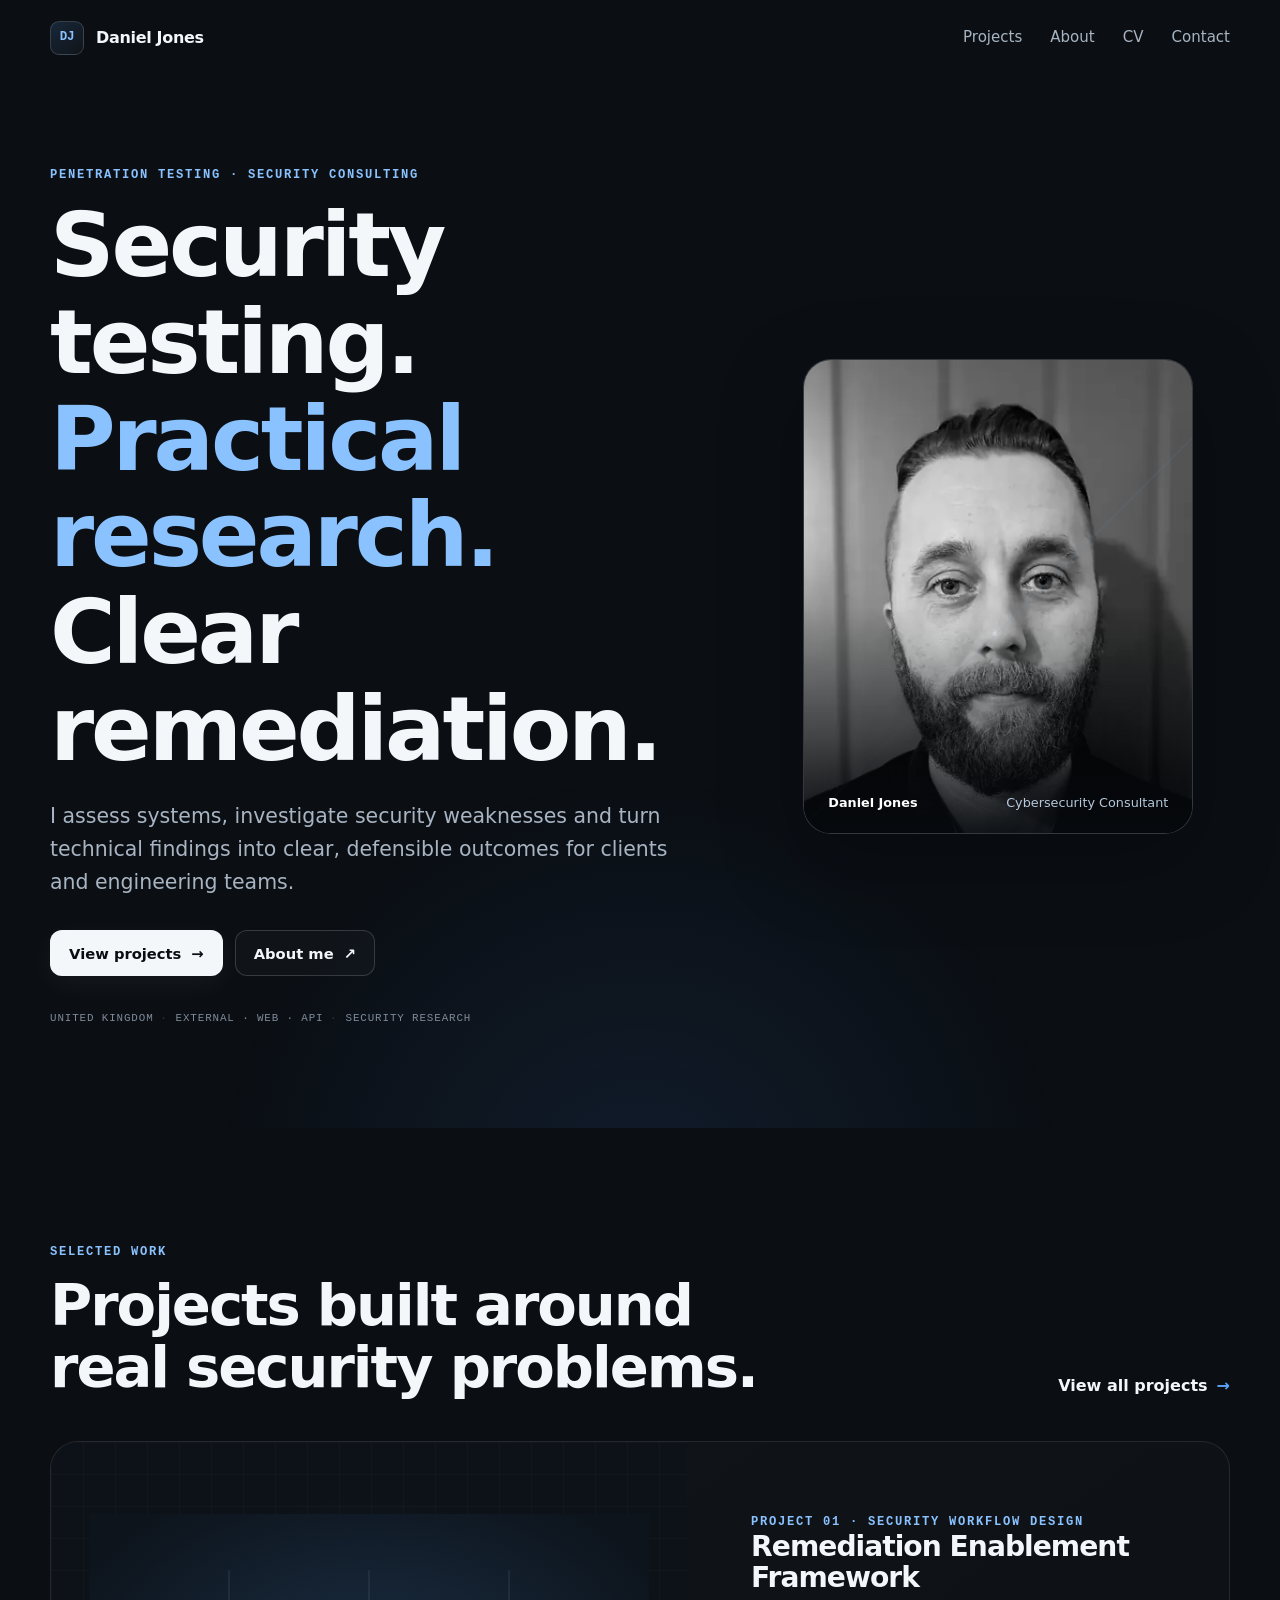
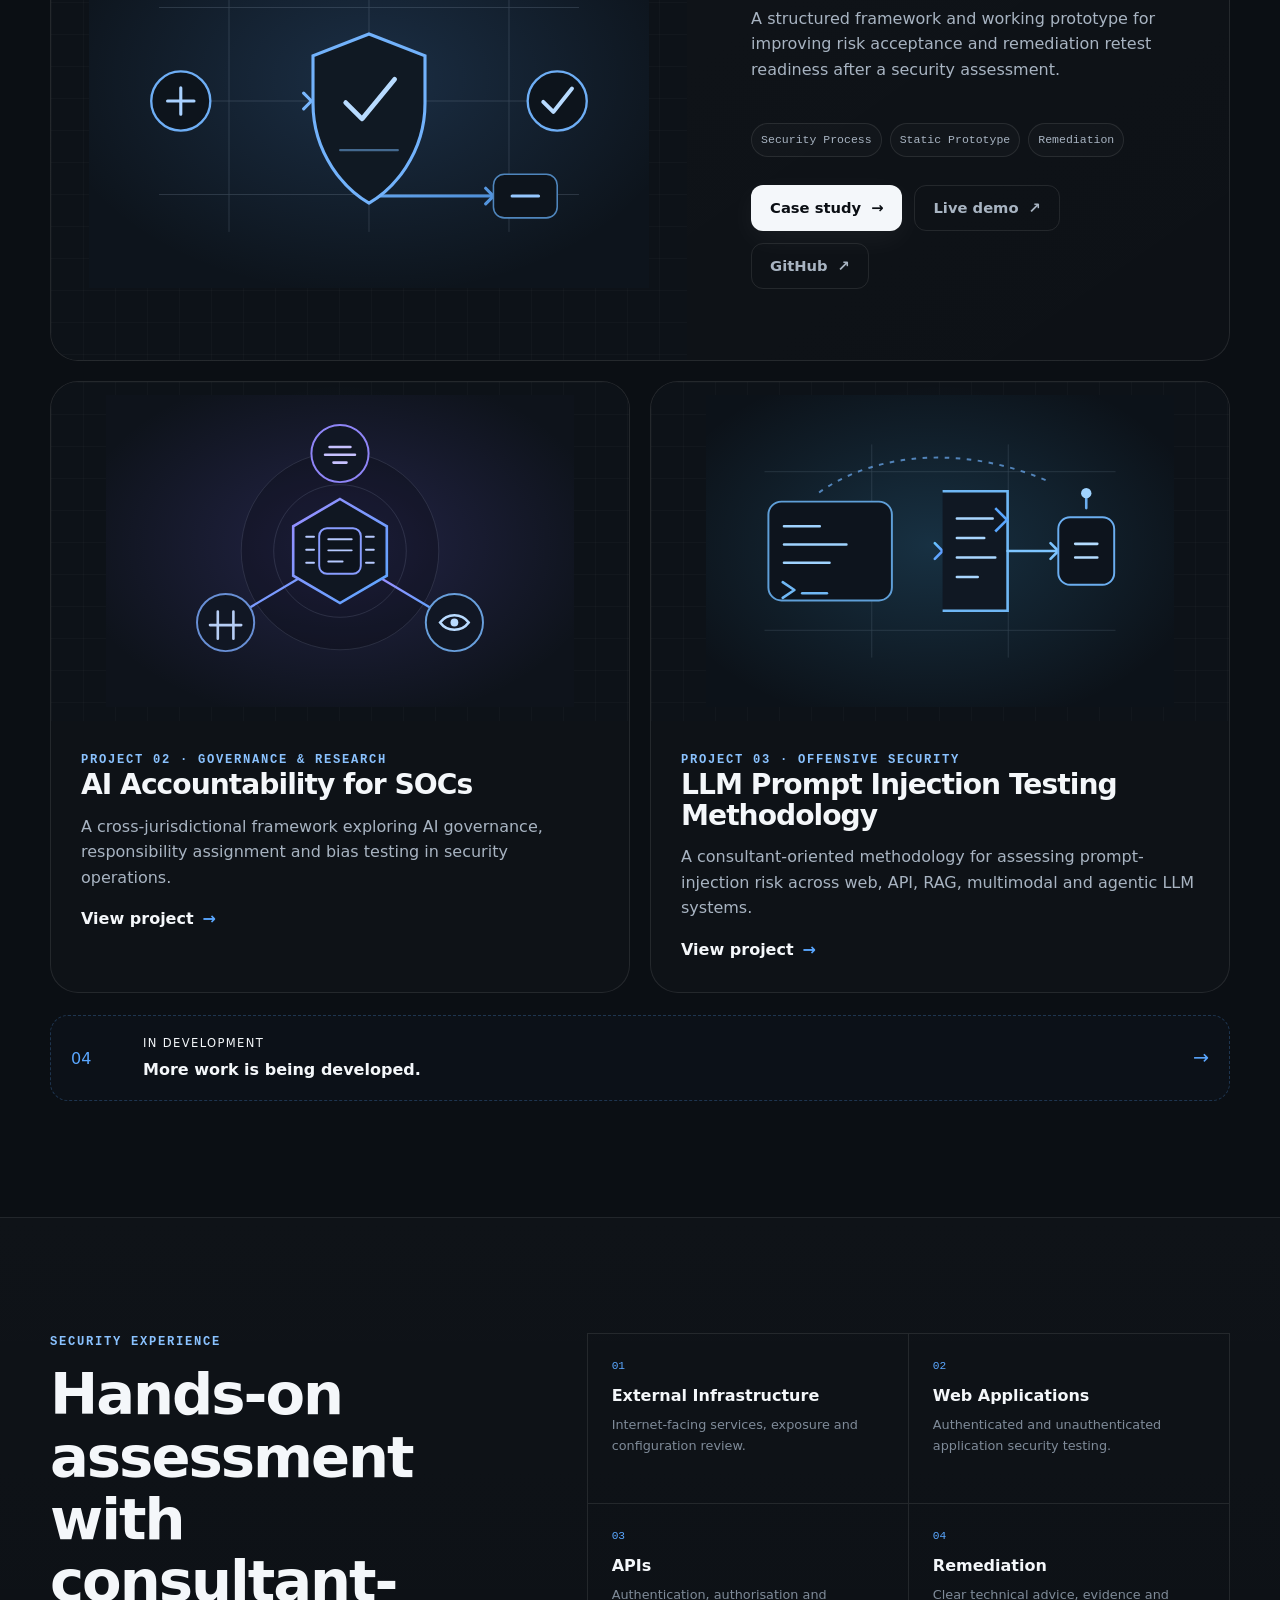
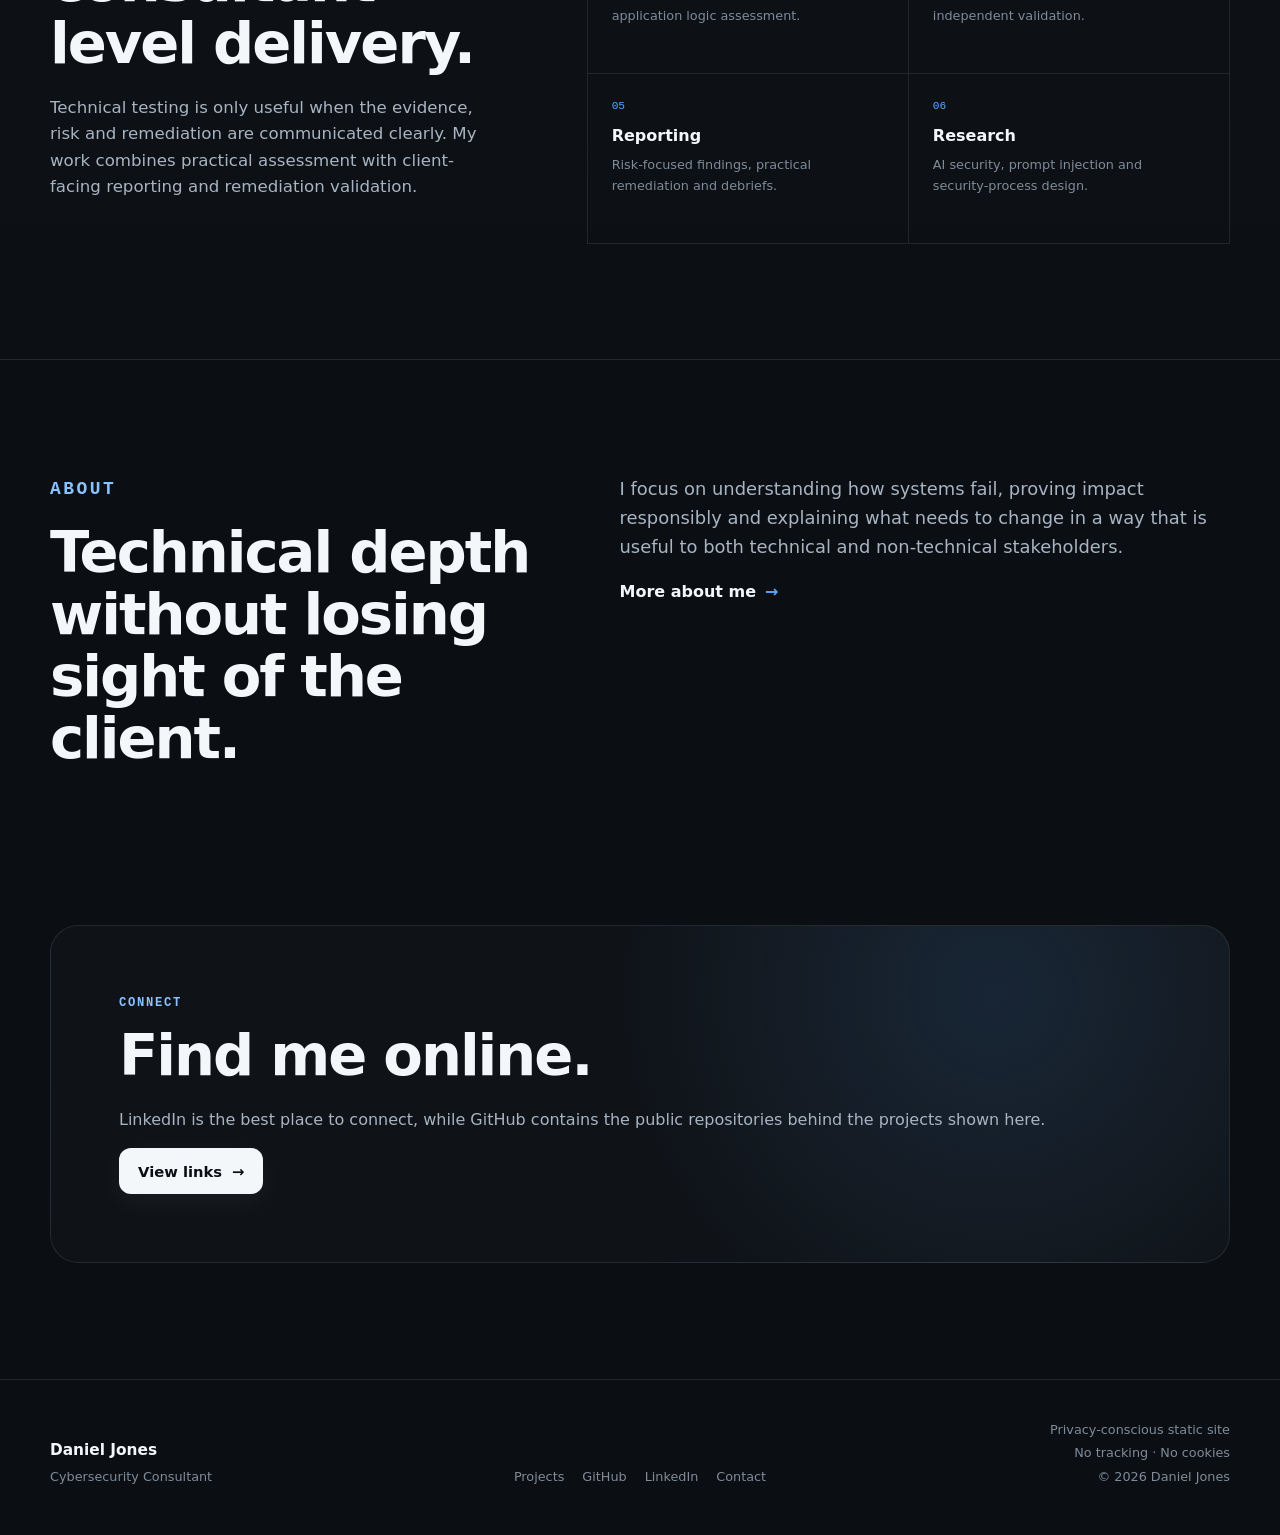
==== index.html @ a4f7ade3 "Add cybersecurity portfolio v1.0" ====
<!DOCTYPE html>

<html lang="en-GB">
<head>
<meta charset="utf-8"/>
<meta content="width=device-width, initial-scale=1" name="viewport"/>
<meta content="Cybersecurity portfolio for Daniel Jones, covering penetration testing, security research and practical remediation." name="description"/>
<meta content="dark" name="color-scheme"/>
<meta content="#0b0f14" name="theme-color"/>
<title>Daniel Jones | Cybersecurity Consultant</title>
<link href="assets/css/base.css?v=7" rel="stylesheet"/>
<link href="assets/css/components.css?v=7" rel="stylesheet"/>
<link href="assets/css/pages.css?v=7" rel="stylesheet"/>
<script defer="" src="assets/js/main.js?v=7"></script>
<meta content="Daniel Jones" name="author"/><meta content="index,follow,max-image-preview:large" name="robots"/><meta content="no-referrer" name="referrer"/><meta content="en_GB" property="og:locale"/><meta content="website" property="og:type"/><meta content="Daniel Jones | Cybersecurity Portfolio" property="og:site_name"/><meta content="Daniel Jones | Cybersecurity Consultant" property="og:title"/><meta content="Cybersecurity portfolio for Daniel Jones, covering penetration testing, security research and practical remediation." property="og:description"/><meta content="summary" name="twitter:card"/><meta content="Daniel Jones | Cybersecurity Consultant" name="twitter:title"/><meta content="Cybersecurity portfolio for Daniel Jones, covering penetration testing, security research and practical remediation." name="twitter:description"/><link href="assets/images/favicon.svg" rel="icon" type="image/svg+xml"/><meta content="1.0-v7" name="portfolio-build"/></head>
<body>
<a class="skip-link" href="#main-content">Skip to main content</a>
<header class="site-header" data-header="">
<div class="container nav-shell">
<a aria-label="Daniel Jones home" class="brand" href="index.html">
<span aria-hidden="true" class="brand-mark">DJ</span>
<span class="brand-name">Daniel Jones</span>
</a>
<button aria-controls="primary-navigation" aria-expanded="false" class="nav-toggle" data-nav-toggle="" type="button">
<span class="sr-only">Open navigation</span>
<span aria-hidden="true"></span>
<span aria-hidden="true"></span>
</button>
<nav aria-label="Primary navigation" class="primary-nav" data-nav="" id="primary-navigation">
<a href="projects.html">Projects</a>
<a href="about.html">About</a>
<a href="cv.html">CV</a>
<a href="contact.html">Contact</a>
</nav>
</div>
</header>
<main id="main-content">
<section aria-labelledby="hero-title" class="hero section-grid">
<div class="hero-grid container">
<div class="hero-copy" data-reveal="">
<p class="eyebrow">Penetration Testing · Security Consulting</p>
<h1 id="hero-title">Security testing.<br/><span>Practical research.</span><br/>Clear remediation.</h1>
<p class="hero-intro">I assess systems, investigate security weaknesses and turn technical findings into clear, defensible outcomes for clients and engineering teams.</p>
<div class="button-row">
<a class="button button-primary" href="projects.html">View projects <span aria-hidden="true">→</span></a>
<a class="button button-secondary" href="about.html">About me <span aria-hidden="true">↗</span></a>
</div>
<div aria-label="Profile summary" class="hero-meta">
<span>United Kingdom</span>
<span>External · Web · API</span>
<span>Security Research</span>
</div>
</div>
<div aria-label="Portrait area" class="portrait-panel" data-delay="1" data-reveal="">
<div aria-hidden="true" class="portrait-glow"></div>
<div class="portrait-frame portrait-photo-frame">
<img alt="Portrait of Daniel Jones" class="portrait-photo" height="934" src="assets/images/daniel-jones-portrait.svg" width="420"/>
<div class="portrait-caption">
<span>Daniel Jones</span>
<span>Cybersecurity Consultant</span>
</div>
</div>
</div>
</div>
</section>
<section aria-labelledby="selected-work-title" class="section">
<div class="container">
<div class="section-heading" data-reveal="">
<div>
<p class="eyebrow">Selected work</p>
<h2 id="selected-work-title">Projects built around real security problems.</h2>
</div>
<a class="text-link" href="projects.html">View all projects <span aria-hidden="true">→</span></a>
</div>
<article class="featured-project" data-reveal="">
<div aria-hidden="true" class="project-visual project-emblem-shell">
<img alt="" height="480" src="assets/images/project-emblem-remediation.svg" width="720"/>
</div>
<div class="featured-project-copy">
<div class="project-index">Project 01 · Security workflow design</div>
<h3>Remediation Enablement Framework</h3>
<p>A structured framework and working prototype for improving risk acceptance and remediation retest readiness after a security assessment.</p>
<div aria-label="Project technologies and themes" class="tag-row">
<span>Security Process</span><span>Static Prototype</span><span>Remediation</span>
</div>
<div class="button-row compact">
<a class="button button-primary" href="projects.html#remediation-enablement">Case study <span aria-hidden="true">→</span></a>
<a class="button button-ghost" href="https://remediation-enablement-framework.noble2309.workers.dev/" rel="noopener noreferrer" target="_blank">Live demo <span aria-hidden="true">↗</span></a>
<a class="button button-ghost" href="https://github.com/Noble2309/Remediation-Enablement-Framework" rel="noopener noreferrer" target="_blank">GitHub <span aria-hidden="true">↗</span></a>
</div>
</div>
</article>
<div class="project-grid">
<article class="project-card" data-reveal="">
<div aria-hidden="true" class="project-visual project-emblem-shell">
<img alt="" height="480" src="assets/images/project-emblem-ai-accountability.svg" width="720"/>
</div>
<div class="project-card-body">
<div class="project-index">Project 02 · Governance &amp; research</div>
<h3>AI Accountability for SOCs</h3>
<p>A cross-jurisdictional framework exploring AI governance, responsibility assignment and bias testing in security operations.</p>
<a class="text-link" href="projects.html#ai-accountability">View project <span aria-hidden="true">→</span></a>
</div>
</article>
<article class="project-card" data-delay="1" data-reveal="">
<div aria-hidden="true" class="project-visual project-emblem-shell">
<img alt="" height="480" src="assets/images/project-emblem-llm-methodology.svg" width="720"/>
</div>
<div class="project-card-body">
<div class="project-index">Project 03 · Offensive security</div>
<h3>LLM Prompt Injection Testing Methodology</h3>
<p>A consultant-oriented methodology for assessing prompt-injection risk across web, API, RAG, multimodal and agentic LLM systems.</p>
<a class="text-link" href="projects.html#llm-prompt-injection">View project <span aria-hidden="true">→</span></a>
</div>
</article>
</div>
<a class="home-upcoming-project" data-reveal="" href="projects.html#project-04"><span class="home-upcoming-number">04</span><span class="home-upcoming-copy"><small>In development</small><strong>More work is being developed.</strong></span><span aria-hidden="true" class="home-upcoming-arrow">→</span></a></div>
</section>
<section aria-labelledby="experience-title" class="section section-muted">
<div class="container experience-grid">
<div data-reveal="">
<p class="eyebrow">Security experience</p>
<h2 id="experience-title">Hands-on assessment with consultant-level delivery.</h2>
<p class="section-copy">Technical testing is only useful when the evidence, risk and remediation are communicated clearly. My work combines practical assessment with client-facing reporting and remediation validation.</p>
</div>
<div class="capability-grid" data-delay="1" data-reveal="">
<div class="capability"><span>01</span><strong>External Infrastructure</strong><small>Internet-facing services, exposure and configuration review.</small></div>
<div class="capability"><span>02</span><strong>Web Applications</strong><small>Authenticated and unauthenticated application security testing.</small></div>
<div class="capability"><span>03</span><strong>APIs</strong><small>Authentication, authorisation and application logic assessment.</small></div>
<div class="capability"><span>04</span><strong>Remediation</strong><small>Clear technical advice, evidence and independent validation.</small></div>
<div class="capability"><span>05</span><strong>Reporting</strong><small>Risk-focused findings, practical remediation and debriefs.</small></div>
<div class="capability"><span>06</span><strong>Research</strong><small>AI security, prompt injection and security-process design.</small></div>
</div>
</div>
</section>
<section aria-labelledby="about-title" class="section">
<div class="container about-strip" data-reveal="">
<div>
<p class="eyebrow">About</p>
<h2 id="about-title">Technical depth without losing sight of the client.</h2>
</div>
<div>
<p>I focus on understanding how systems fail, proving impact responsibly and explaining what needs to change in a way that is useful to both technical and non-technical stakeholders.</p>
<a class="text-link" href="about.html">More about me <span aria-hidden="true">→</span></a>
</div>
</div>
</section>
<section aria-labelledby="contact-title" class="section contact-cta">
<div class="container contact-card" data-reveal="">
<p class="eyebrow">Connect</p>
<h2 id="contact-title">Find me online.</h2>
<p>LinkedIn is the best place to connect, while GitHub contains the public repositories behind the projects shown here.</p>
<a class="button button-primary" href="contact.html">View links <span aria-hidden="true">→</span></a>
</div>
</section>
</main>
<footer class="site-footer">
<div class="container footer-grid">
<div><strong>Daniel Jones</strong><span>Cybersecurity Consultant</span></div>
<div class="footer-links"><a href="projects.html">Projects</a><a href="https://github.com/Noble2309" rel="noopener noreferrer" target="_blank">GitHub</a><a href="https://www.linkedin.com/in/daniel-jones-705425228/" rel="noopener noreferrer" target="_blank">LinkedIn</a><a href="contact.html">Contact</a></div>
<div class="footer-meta">
<span>Privacy-conscious static site</span>
<span>No tracking · No cookies</span>
<a href="copyright.html">© 2026 Daniel Jones</a>
</div>
</div>
</footer>
</body>
</html>
---- assets/css/base.css ----
:root {
  --bg: #0b0f14;
  --bg-soft: #0f151d;
  --surface: #111821;
  --surface-2: #151e29;
  --text: #f4f7fa;
  --text-soft: #a8b4c2;
  --text-dim: #7f8b99;
  --accent: #5aa7ff;
  --accent-strong: #8ac2ff;
  --border: rgba(255,255,255,.09);
  --border-strong: rgba(255,255,255,.16);
  --shadow: 0 20px 70px rgba(0,0,0,.30);
  --radius-sm: 10px;
  --radius-md: 18px;
  --radius-lg: 28px;
  --container: 1180px;
  --header-h: 76px;
  --transition: 220ms cubic-bezier(.2,.8,.2,1);
}

* { box-sizing: border-box; }
html { scroll-behavior: smooth; }
body { margin: 0; background: var(--bg); color: var(--text); font-family: Inter, ui-sans-serif, system-ui, -apple-system, BlinkMacSystemFont, "Segoe UI", sans-serif; line-height: 1.6; text-rendering: optimizeLegibility; }
body::before { content: ""; position: fixed; inset: 0; pointer-events: none; opacity: .17; background-image: linear-gradient(rgba(255,255,255,.018) 1px, transparent 1px), linear-gradient(90deg, rgba(255,255,255,.018) 1px, transparent 1px); background-size: 48px 48px; mask-image: linear-gradient(to bottom, black, transparent 75%); z-index: -2; }
a { color: inherit; text-decoration: none; }
img { max-width: 100%; display: block; }
button, input, textarea, select { font: inherit; }
h1,h2,h3,p { margin-top: 0; }
h1,h2,h3 { letter-spacing: -.035em; line-height: 1.08; }
h1 { font-size: clamp(3rem, 7vw, 6.25rem); margin-bottom: 1.4rem; }
h2 { font-size: clamp(2.15rem, 4.5vw, 4rem); margin-bottom: 1.2rem; }
h3 { font-size: clamp(1.45rem, 2.2vw, 2.15rem); margin-bottom: .8rem; }
p { color: var(--text-soft); }
:focus-visible { outline: 2px solid var(--accent); outline-offset: 4px; border-radius: 4px; }
::selection { background: rgba(90,167,255,.28); color: var(--text); }
.container { width: min(calc(100% - 40px), var(--container)); margin-inline: auto; }
.container.narrow { max-width: 850px; margin-inline: auto; }
.section { padding: clamp(76px, 9vw, 132px) 0; }
.section-muted { background: linear-gradient(180deg, rgba(255,255,255,.018), rgba(255,255,255,.008)); border-block: 1px solid var(--border); }
.section-grid { position: relative; overflow: clip; }
.section-grid::after { content: ""; position: absolute; inset: auto auto 0 50%; width: 900px; height: 900px; transform: translate(-50%, 58%); background: radial-gradient(circle, rgba(68,145,255,.10), transparent 67%); pointer-events: none; z-index: -1; }
.eyebrow, .project-index { font-family: ui-monospace, SFMono-Regular, Menlo, Consolas, monospace; text-transform: uppercase; letter-spacing: .14em; font-size: .76rem; color: var(--accent-strong); font-weight: 700; }
.sr-only { position: absolute; width: 1px; height: 1px; padding: 0; margin: -1px; overflow: hidden; clip: rect(0,0,0,0); white-space: nowrap; border: 0; }
.skip-link { position: fixed; top: 10px; left: 10px; z-index: 999; background: var(--text); color: var(--bg); padding: 10px 14px; border-radius: 8px; transform: translateY(-150%); transition: transform var(--transition); }
.skip-link:focus { transform: translateY(0); }
/* Content is visible by default. Motion is enabled only after JavaScript initialises. */
[data-reveal] { opacity: 1; transform: none; }
.js [data-reveal] { opacity: 0; transform: translateY(18px); transition: opacity 520ms ease, transform 520ms cubic-bezier(.2,.8,.2,1); }
.js [data-reveal][data-delay="1"] { transition-delay: 100ms; }
.js [data-reveal].is-visible { opacity: 1; transform: translateY(0); }
@media (prefers-reduced-motion: reduce) {
  *,*::before,*::after { scroll-behavior: auto !important; transition-duration: .01ms !important; animation-duration: .01ms !important; animation-iteration-count: 1 !important; }
  [data-reveal] { opacity: 1; transform: none; }
}
@media (max-width: 740px) { .container { width: min(calc(100% - 28px), var(--container)); } .section { padding: 72px 0; } }
---- assets/css/components.css ----
.site-header { position: sticky; top: 0; z-index: 50; height: var(--header-h); border-bottom: 1px solid transparent; transition: background var(--transition), border-color var(--transition), backdrop-filter var(--transition); }
.site-header.is-scrolled { background: rgba(11,15,20,.78); border-color: var(--border); backdrop-filter: blur(18px); }
.nav-shell { height: 100%; display: flex; align-items: center; justify-content: space-between; }
.brand { display: inline-flex; align-items: center; gap: 12px; font-weight: 700; letter-spacing: -.02em; }
.brand-mark { width: 34px; height: 34px; display: grid; place-items: center; border: 1px solid var(--border-strong); background: linear-gradient(145deg, rgba(90,167,255,.16), rgba(255,255,255,.025)); border-radius: 9px; font-family: ui-monospace, SFMono-Regular, Menlo, monospace; font-size: .78rem; color: var(--accent-strong); }
.primary-nav { display: flex; align-items: center; gap: 28px; }
.primary-nav a { color: var(--text-soft); font-size: .94rem; position: relative; transition: color var(--transition); }
.primary-nav a::after { content: ""; position: absolute; left: 0; right: 100%; bottom: -7px; height: 1px; background: var(--accent); transition: right var(--transition); }
.primary-nav a:hover, .primary-nav a[aria-current="page"] { color: var(--text); }
.primary-nav a:hover::after, .primary-nav a[aria-current="page"]::after { right: 0; }
.nav-toggle { display: none; width: 44px; height: 44px; border: 1px solid var(--border); background: var(--surface); color: var(--text); border-radius: 10px; cursor: pointer; }
.nav-toggle span:not(.sr-only) { display: block; width: 18px; height: 1px; background: currentColor; margin: 5px auto; }
.button-row { display: flex; flex-wrap: wrap; gap: 12px; align-items: center; }
.button-row.compact { margin-top: 28px; }
.button { min-height: 46px; display: inline-flex; align-items: center; justify-content: center; gap: 10px; padding: 0 18px; border-radius: 12px; border: 1px solid transparent; font-weight: 700; font-size: .92rem; transition: transform var(--transition), border-color var(--transition), background var(--transition), box-shadow var(--transition); }
.button span { transition: transform var(--transition); }
.button:hover { transform: translateY(-2px); }
.button:hover span { transform: translateX(3px); }
.button-primary { background: var(--text); color: #0a0e13; box-shadow: 0 8px 30px rgba(255,255,255,.05); }
.button-primary:hover { box-shadow: 0 12px 38px rgba(90,167,255,.12); }
.button-secondary { border-color: var(--border-strong); background: rgba(255,255,255,.025); }
.button-secondary:hover, .button-ghost:hover { border-color: rgba(90,167,255,.45); background: rgba(90,167,255,.055); }
.button-ghost { border-color: var(--border); background: transparent; color: var(--text-soft); }
.text-link { display: inline-flex; align-items: center; gap: 9px; font-weight: 700; color: var(--text); }
.text-link span { color: var(--accent); transition: transform var(--transition); }
.text-link:hover span { transform: translateX(4px); }
.tag-row { display: flex; flex-wrap: wrap; gap: 8px; margin-top: 24px; }
.tag-row span { font-family: ui-monospace, SFMono-Regular, Menlo, monospace; color: var(--text-soft); font-size: .72rem; border: 1px solid var(--border); padding: 7px 9px; border-radius: 999px; background: rgba(255,255,255,.018); }
.section-heading { display: flex; align-items: end; justify-content: space-between; gap: 40px; margin-bottom: 42px; }
.section-heading h2 { max-width: 760px; margin-bottom: 0; }
.site-footer { border-top: 1px solid var(--border); padding: 40px 0 48px; }
.footer-grid { display: grid; grid-template-columns: 1fr auto 1fr; gap: 40px; align-items: end; }
.footer-grid > div:first-child { display: flex; flex-direction: column; gap: 4px; }
.footer-grid strong { font-size: .96rem; }
.footer-grid span, .footer-grid a { color: var(--text-dim); font-size: .8rem; }
.footer-links { display: flex; flex-wrap: wrap; gap: 18px; align-items: center; }
.footer-links a:hover, .footer-meta a:hover { color: var(--text); }
.footer-meta { display: flex; flex-direction: column; align-items: end; gap: 3px; text-align: right; }
.notice { border: 1px solid rgba(90,167,255,.25); background: rgba(90,167,255,.06); padding: 16px 18px; border-radius: 12px; color: var(--text-soft); margin-top: 28px; }
.notice strong { color: var(--text); }
@media (max-width: 780px) {
  .brand-name { display: none; }
  .primary-nav { gap: 14px; flex-wrap: wrap; justify-content: flex-end; }
  .js .nav-toggle { display: block; }
  .js .primary-nav { position: absolute; top: calc(100% + 8px); left: 14px; right: 14px; padding: 12px; background: rgba(17,24,33,.97); border: 1px solid var(--border); border-radius: 16px; box-shadow: var(--shadow); flex-direction: column; align-items: stretch; gap: 2px; opacity: 0; transform: translateY(-8px); pointer-events: none; transition: opacity var(--transition), transform var(--transition); }
  .js .primary-nav.is-open { opacity: 1; transform: translateY(0); pointer-events: auto; }
  .js .primary-nav a { padding: 12px 10px; }
  .primary-nav a::after { display: none; }
  .section-heading { align-items: start; flex-direction: column; gap: 18px; }
  .footer-grid { grid-template-columns: 1fr; align-items: start; }
  .footer-meta { align-items: start; text-align: left; }
}
---- assets/css/pages.css ----
.hero { min-height: calc(100svh - var(--header-h)); display: grid; align-items: center; padding: clamp(56px, 7vw, 100px) 0 100px; }
.hero-grid { display: grid; grid-template-columns: minmax(0, 1.15fr) minmax(320px, .85fr); gap: clamp(40px, 7vw, 110px); align-items: center; }
.hero h1 span { color: var(--accent-strong); }
.hero-intro { max-width: 690px; font-size: clamp(1.08rem, 1.7vw, 1.28rem); margin-bottom: 32px; }
.hero-meta { margin-top: 34px; display: flex; flex-wrap: wrap; gap: 10px 22px; color: var(--text-dim); font-family: ui-monospace, SFMono-Regular, Menlo, monospace; text-transform: uppercase; font-size: .68rem; letter-spacing: .08em; }
.hero-meta span { position: relative; }
.hero-meta span:not(:last-child)::after { content: "·"; position: absolute; right: -14px; color: var(--border-strong); }
.portrait-panel { min-height: 520px; position: relative; display: grid; place-items: center; }
.portrait-glow { position: absolute; width: 360px; height: 360px; border-radius: 50%; background: radial-gradient(circle, rgba(90,167,255,.22), rgba(90,167,255,.04) 52%, transparent 70%); filter: blur(6px); }
.portrait-frame { width: min(100%, 390px); aspect-ratio: .82; border-radius: 28px; border: 1px solid var(--border-strong); background: linear-gradient(145deg, #172130, #0d131b 65%); box-shadow: var(--shadow); position: relative; overflow: hidden; display: flex; flex-direction: column; justify-content: space-between; padding: 24px; }
.portrait-frame::before { content: ""; position: absolute; inset: 0; background: linear-gradient(135deg, transparent 0 42%, rgba(90,167,255,.075) 42% 42.3%, transparent 42.3% 62%, rgba(255,255,255,.03) 62% 62.2%, transparent 62.2%); }
.portrait-monogram { margin: auto; font-family: ui-monospace, SFMono-Regular, Menlo, monospace; font-size: clamp(5rem, 9vw, 8rem); letter-spacing: -.08em; color: rgba(255,255,255,.08); font-weight: 700; }
.portrait-caption { display: flex; justify-content: space-between; gap: 16px; align-items: end; font-size: .8rem; position: relative; z-index: 2; }
.portrait-caption span:last-child { color: var(--text-dim); text-align: right; }
.featured-project { display: grid; grid-template-columns: 1.08fr .92fr; min-height: 520px; border: 1px solid var(--border); border-radius: var(--radius-lg); overflow: hidden; background: linear-gradient(145deg, rgba(255,255,255,.026), rgba(255,255,255,.012)); transition: transform var(--transition), border-color var(--transition), box-shadow var(--transition); }
.featured-project:hover { transform: translateY(-3px); border-color: rgba(90,167,255,.24); box-shadow: 0 26px 90px rgba(0,0,0,.25); }
.featured-project-copy { padding: clamp(34px, 5vw, 64px); display: flex; flex-direction: column; justify-content: center; }
.featured-project-copy > p { max-width: 560px; }
.project-visual { position: relative; overflow: hidden; display: grid; place-items: center; background: var(--bg-soft); min-height: 300px; }
.project-visual::before { content: ""; position: absolute; inset: 0; background-image: linear-gradient(rgba(255,255,255,.022) 1px, transparent 1px), linear-gradient(90deg, rgba(255,255,255,.022) 1px, transparent 1px); background-size: 32px 32px; }
.project-grid { display: grid; grid-template-columns: repeat(2, minmax(0,1fr)); gap: 20px; margin-top: 20px; }
.project-card { border: 1px solid var(--border); border-radius: var(--radius-lg); overflow: hidden; background: rgba(255,255,255,.015); transition: transform var(--transition), border-color var(--transition), background var(--transition); }
.project-card:hover { transform: translateY(-3px); border-color: rgba(90,167,255,.24); background: rgba(255,255,255,.023); }
.project-card-body { padding: 30px; }
.project-card-body p { max-width: 570px; }
.experience-grid { display: grid; grid-template-columns: .82fr 1.18fr; gap: clamp(50px,7vw,100px); align-items: start; }
.section-copy { max-width: 620px; font-size: 1.04rem; }
.capability-grid { display: grid; grid-template-columns: repeat(2,1fr); border-top: 1px solid var(--border); border-left: 1px solid var(--border); }
.capability { min-height: 170px; padding: 24px; border-right: 1px solid var(--border); border-bottom: 1px solid var(--border); display: flex; flex-direction: column; gap: 7px; }
.capability span { color: var(--accent); font-family: ui-monospace, SFMono-Regular, Menlo, monospace; font-size: .7rem; }
.capability strong { font-size: 1rem; }
.capability small { color: var(--text-dim); font-size: .8rem; max-width: 260px; }
.about-strip { display: grid; grid-template-columns: .9fr 1.1fr; gap: 70px; align-items: start; }
.about-strip p { font-size: 1.12rem; max-width: 640px; }
.contact-cta { padding-top: 20px; }
.contact-card { border: 1px solid var(--border); background: radial-gradient(circle at 80% 20%, rgba(90,167,255,.13), transparent 38%), rgba(255,255,255,.018); border-radius: var(--radius-lg); padding: clamp(34px,6vw,68px); }
.contact-card h2 { max-width: 870px; }
.page-hero { padding: 120px 0 92px; border-bottom: 1px solid var(--border); }
.page-hero h1 { font-size: clamp(3rem, 6vw, 5.4rem); }
.page-hero p:not(.eyebrow) { font-size: 1.12rem; max-width: 760px; }
.project-case-list { padding-top: 36px; }
.case-row { display: grid; grid-template-columns: 100px 1fr; gap: 30px; padding: 64px 0; border-bottom: 1px solid var(--border); scroll-margin-top: 100px; }
.case-number { font-family: ui-monospace, SFMono-Regular, Menlo, monospace; font-size: 2rem; color: rgba(255,255,255,.12); }
.case-main > p { max-width: 850px; }
.case-columns { display: grid; grid-template-columns: repeat(4,1fr); gap: 26px; margin-top: 34px; }
.case-columns > div { border-top: 1px solid var(--border); padding-top: 18px; }
.case-columns strong { font-size: .84rem; }
.case-columns p { font-size: .88rem; margin-top: 8px; }
.about-layout { display: grid; grid-template-columns: 1fr 1fr; gap: 80px; }
.about-copy p { font-size: 1.04rem; }
.values-panel { border-top: 1px solid var(--border); }
.values-panel > div { display: grid; grid-template-columns: 40px 150px 1fr; gap: 16px; padding: 20px 0; border-bottom: 1px solid var(--border); align-items: start; }
.values-panel span { font-family: ui-monospace, SFMono-Regular, Menlo, monospace; color: var(--accent); font-size: .72rem; }
.values-panel p { margin-bottom: 0; font-size: .85rem; }
.skills-grid { display: grid; grid-template-columns: repeat(4,1fr); border-top: 1px solid var(--border); border-left: 1px solid var(--border); }
.skill-group { padding: 28px; border-right: 1px solid var(--border); border-bottom: 1px solid var(--border); }
.skill-group h3 { font-size: 1rem; }
.skill-group p { margin: 8px 0 0; font-size: .85rem; }
.cv-shell { border: 1px solid var(--border); border-radius: var(--radius-lg); padding: clamp(32px,6vw,62px); display: grid; grid-template-columns: 1fr .7fr; gap: 60px; }
.cv-meta { display: grid; gap: 12px; }
.cv-meta div { border-bottom: 1px solid var(--border); padding-bottom: 14px; display: flex; justify-content: space-between; gap: 20px; }
.cv-meta span { color: var(--text-dim); font-size: .8rem; }
.cv-meta strong { font-size: .84rem; text-align: right; }
.contact-page { min-height: calc(100svh - var(--header-h)); display: grid; align-items: center; padding: 88px 0 110px; }
.contact-layout { display: grid; grid-template-columns: .9fr 1.1fr; gap: 90px; align-items: center; }
.contact-layout h1 { font-size: clamp(3rem,6vw,5.4rem); }
.contact-links { border-top: 1px solid var(--border); }
.contact-link { display: grid; grid-template-columns: 150px 1fr 30px; align-items: center; gap: 16px; padding: 22px 0; border-bottom: 1px solid var(--border); transition: padding-left var(--transition), color var(--transition); }
.contact-link:hover { padding-left: 8px; }
.contact-link > span { color: var(--text-dim); font-size: .8rem; }
.contact-service { display: inline-flex; align-items: center; min-width: 88px; }
.contact-service > span { color: var(--text-dim); font-size: .8rem; }
.contact-link:hover 
.contact-link strong { font-size: .95rem; }
.contact-link i { color: var(--accent); font-style: normal; text-align: right; }
.error-page { min-height: 100svh; display: grid; place-items: center; }
@media (max-width: 980px) {
  .hero-grid, .featured-project, .experience-grid, .about-strip, .about-layout, .contact-layout, .cv-shell { grid-template-columns: 1fr; }
  .hero { padding-top: 60px; }
  .portrait-panel { min-height: 460px; }
  .portrait-frame { width: min(82vw, 370px); }
  .featured-project-copy { order: -1; }
  .case-columns { grid-template-columns: repeat(2,1fr); }
  .skills-grid { grid-template-columns: repeat(2,1fr); }
}
@media (max-width: 700px) {
  .hero h1 { font-size: clamp(2.9rem, 14vw, 4.5rem); }
  .hero-meta { display: grid; gap: 7px; }
  .hero-meta span::after { display: none; }
  .portrait-panel { min-height: 390px; }
  .portrait-frame { width: min(86vw, 320px); }
  .project-grid, .capability-grid, .skills-grid { grid-template-columns: 1fr; }
  .featured-project { min-height: 0; }
  .project-visual { min-height: 260px; }
  .section-heading .text-link { display: none; }
  .case-row { grid-template-columns: 1fr; gap: 10px; padding: 48px 0; }
  .case-number { font-size: 1rem; }
  .case-columns { grid-template-columns: 1fr; }
  .values-panel > div { grid-template-columns: 30px 1fr; }
  .values-panel p { grid-column: 2; }
  .contact-link { grid-template-columns: 1fr 28px; }
  .contact-link > span { grid-column: 1 / -1; }
}

/* v2 media treatment */
.portrait-photo-frame { padding: 0; background: #0d131b; }
.portrait-photo-frame::before {
  content: "";
  position: absolute;
  inset: 0;
  z-index: 1;
  background:
    linear-gradient(to top, rgba(7,10,14,.92) 0%, rgba(7,10,14,.46) 20%, transparent 48%),
    linear-gradient(135deg, transparent 0 54%, rgba(90,167,255,.06) 54% 54.3%, transparent 54.3%);
  pointer-events: none;
}
.portrait-photo {
  position: absolute;
  inset: 0;
  width: 100%;
  height: 100%;
  object-fit: cover;
  object-position: 50% 24%;
  transform: scale(1.015);
}
.portrait-photo-frame .portrait-caption {
  position: absolute;
  left: 20px;
  right: 20px;
  bottom: 18px;
  z-index: 2;
}
.case-visual {
  width: min(100%, 900px);
  aspect-ratio: 14 / 9;
  overflow: hidden;
  border: 1px solid var(--border);
  border-radius: 18px;
  background: var(--bg-soft);
  margin: 0 0 34px;
  box-shadow: 0 18px 60px rgba(0,0,0,.18);
}
.case-visual img { width: 100%; height: 100%; object-fit: cover; }
.privacy-note { margin-top: 26px; padding-top: 20px; border-top: 1px solid var(--border); color: var(--text-dim); font-size: .88rem; max-width: 620px; }

/* v3 portrait and project emblem treatment */
.portrait-panel { padding-inline: 18px; }
.portrait-photo-frame { box-shadow: 0 26px 80px rgba(0,0,0,.34); }
.portrait-photo-frame .portrait-caption {
  left: 24px;
  right: 24px;
  bottom: 20px;
  display: flex;
  justify-content: space-between;
  align-items: flex-end;
  gap: 24px;
}
.portrait-photo-frame .portrait-caption span:first-child { color: #fff; font-weight: 650; }
.portrait-photo-frame .portrait-caption span:last-child { color: #b6c8db; text-align: right; }

.project-emblem-shell,
.case-emblem-visual {
  background: #0d1218;
}
.project-emblem-shell::before,
.case-emblem-visual::before {
  content: "";
  position: absolute;
  inset: 0;
  z-index: 0;
  background-image:
    radial-gradient(circle at 50% 48%, rgba(90,167,255,.07), transparent 48%),
    linear-gradient(rgba(255,255,255,.018) 1px, transparent 1px),
    linear-gradient(90deg, rgba(255,255,255,.018) 1px, transparent 1px);
  background-size: auto, 32px 32px, 32px 32px;
  pointer-events: none;
}
.project-emblem-shell img {
  width: min(88%, 720px);
  height: auto;
  max-height: 92%;
  object-fit: contain;
  position: relative;
  z-index: 1;
  transition: transform 420ms cubic-bezier(.2,.8,.2,1), filter 420ms ease;
}
.featured-project:hover .project-emblem-shell img,
.project-card:hover .project-emblem-shell img {
  transform: scale(1.025);
  filter: brightness(1.05);
}
.case-emblem-visual {
  position: relative;
  display: grid;
  place-items: center;
}
.case-emblem-visual img {
  width: min(88%, 720px);
  height: auto;
  max-height: 92%;
  object-fit: contain;
  position: relative;
  z-index: 1;
}

@media (max-width: 700px) {
  .portrait-panel { padding-inline: 0; }
  .portrait-photo-frame .portrait-caption { left: 18px; right: 18px; bottom: 16px; gap: 12px; }
  .portrait-photo-frame .portrait-caption span:last-child { max-width: 130px; }
  .project-emblem-shell img, .case-emblem-visual img { width: 96%; }
}


/* v4 release polish */
.profile-details { display: grid; grid-template-columns: 1fr 1fr; gap: clamp(40px,7vw,90px); align-items: start; }
.profile-detail-block > p:not(.eyebrow) { max-width: 560px; }
.credential-strip { display: grid; grid-template-columns: repeat(3,1fr); border-top: 1px solid var(--border); border-left: 1px solid var(--border); margin-top: 30px; }
.credential-strip > div { min-height: 140px; padding: 22px; border-right: 1px solid var(--border); border-bottom: 1px solid var(--border); display: flex; flex-direction: column; gap: 8px; }
.credential-strip span { font-family: ui-monospace, SFMono-Regular, Menlo, monospace; color: var(--accent); font-size: .7rem; }
.credential-strip strong { font-size: .96rem; }
.credential-strip small { color: var(--text-dim); font-size: .78rem; }
.interest-grid { display: grid; grid-template-columns: repeat(2,1fr); gap: 12px; margin-top: 30px; }
.interest-grid > div { border: 1px solid var(--border); background: rgba(255,255,255,.015); border-radius: 14px; padding: 20px; }
.interest-grid strong { font-size: .92rem; }
.interest-grid p { margin: 7px 0 0; font-size: .82rem; }
.legal-copy { max-width: 850px; }
.legal-copy h2 { font-size: clamp(2rem,4vw,3rem); }
.legal-copy p { font-size: 1rem; }
.legal-copy strong { color: var(--text); }
.error-page { min-height: calc(100svh - var(--header-h)); display: grid; place-items: center; padding: 90px 0; }
.error-shell { position: relative; max-width: 820px; }
.error-shell h1 { font-size: clamp(3rem,7vw,6rem); max-width: 720px; }
.error-shell > p:not(.eyebrow) { max-width: 620px; font-size: 1.08rem; }
.error-code { position: absolute; right: 0; top: -60px; color: rgba(255,255,255,.035); font-family: ui-monospace, SFMono-Regular, Menlo, monospace; font-size: clamp(7rem,20vw,16rem); font-weight: 800; line-height: 1; z-index: -1; }
@media (max-width: 980px) {
  .profile-details { grid-template-columns: 1fr; }
}
@media (max-width: 700px) {
  .credential-strip, .interest-grid { grid-template-columns: 1fr; }
  .error-code { top: -30px; }
}


/* v5 personal profile, social icons and future-work panel */
.personal-about-grid { display: grid; grid-template-columns: minmax(0,1.12fr) minmax(320px,.88fr); gap: clamp(48px,7vw,100px); align-items: start; }
.personal-about-copy h2 { max-width: 760px; }
.personal-about-copy > p:not(.eyebrow) { max-width: 760px; }
.personal-interest-list { border-top: 1px solid var(--border); }
.personal-interest-list > div { display: grid; grid-template-columns: 34px 180px 1fr; gap: 16px; padding: 19px 0; border-bottom: 1px solid var(--border); align-items: start; }
.personal-interest-list span { font-family: ui-monospace, SFMono-Regular, Menlo, monospace; color: var(--accent); font-size: .7rem; }
.personal-interest-list strong { font-size: .9rem; }
.personal-interest-list p { margin: 0; font-size: .82rem; }
.upcoming-project { display: grid; grid-template-columns: 100px 1fr; gap: 30px; margin-top: 72px; padding: clamp(32px,5vw,54px); border: 1px dashed rgba(138,194,255,.24); border-radius: var(--radius-lg); background: linear-gradient(145deg, rgba(90,167,255,.035), rgba(255,255,255,.012)); position: relative; overflow: hidden; }
.upcoming-project::after { content: ""; position: absolute; width: 320px; height: 320px; border-radius: 50%; right: -130px; top: -170px; background: radial-gradient(circle, rgba(90,167,255,.09), transparent 68%); pointer-events: none; }
.upcoming-project h2 { font-size: clamp(2rem,4vw,3.2rem); margin-bottom: .8rem; }
.upcoming-project > div:last-child > p:last-child { max-width: 700px; margin-bottom: 0; }
.upcoming-marker { display: flex; flex-direction: column; gap: 4px; padding-top: 3px; position: relative; z-index: 1; }
.upcoming-marker span { font-family: ui-monospace, SFMono-Regular, Menlo, monospace; color: var(--accent); font-size: .86rem; font-weight: 700; }
.upcoming-marker small { color: var(--text-dim); text-transform: uppercase; letter-spacing: .12em; font-family: ui-monospace, SFMono-Regular, Menlo, monospace; font-size: .62rem; white-space: nowrap; }
@media (max-width: 980px) {
  .personal-about-grid { grid-template-columns: 1fr; }
}
@media (max-width: 700px) {
  .personal-interest-list > div { grid-template-columns: 30px 1fr; }
  .personal-interest-list p { grid-column: 2; }
  .upcoming-project { grid-template-columns: 1fr; gap: 18px; margin-top: 52px; }
  .upcoming-marker { flex-direction: row; align-items: baseline; gap: 12px; }
}

/* Personal About section: intentionally distinct from the professional capability blocks. */
.section-personal {
  position: relative;
  border-top: 1px solid rgba(90, 167, 255, .10);
  border-bottom: 1px solid rgba(90, 167, 255, .08);
  background:
    radial-gradient(circle at 82% 18%, rgba(90, 167, 255, .07), transparent 30%),
    linear-gradient(180deg, rgba(255,255,255,.012), rgba(255,255,255,0));
}
.section-personal .personal-about-copy h2 { max-width: 760px; }

/* v7 verified additions */
.about-jump-links {
  display: flex;
  flex-wrap: wrap;
  gap: 10px;
  margin-top: 28px;
}
.about-jump-links a {
  display: inline-flex;
  align-items: center;
  min-height: 42px;
  padding: 9px 14px;
  border: 1px solid var(--border);
  border-radius: 999px;
  color: var(--text-secondary);
  background: rgba(255,255,255,.018);
}
.about-jump-links a:hover,
.about-jump-links a:focus-visible {
  color: var(--text);
  border-color: rgba(90,167,255,.36);
  background: rgba(90,167,255,.06);
}
.section-personal {
  border-top: 1px solid rgba(90,167,255,.10);
  border-bottom: 1px solid rgba(90,167,255,.10);
  background:
    radial-gradient(circle at 86% 20%, rgba(90,167,255,.08), transparent 30%),
    linear-gradient(180deg, rgba(90,167,255,.018), rgba(255,255,255,.006));
}
.personal-section-label {
  margin-bottom: 38px;
  max-width: 760px;
}
.personal-section-label h2 {
  margin: 0;
  font-size: clamp(2rem, 4vw, 3.3rem);
}
.personal-lead {
  font-size: 1.08rem;
  color: var(--text);
}

.case-row-upcoming {
  border-top: 1px dashed rgba(90,167,255,.30);
  border-bottom: 1px dashed rgba(90,167,255,.20);
  background: linear-gradient(135deg, rgba(90,167,255,.025), transparent 55%);
}
.upcoming-visual {
  min-height: 230px;
  display: grid;
  place-items: center;
  border-style: dashed;
  background:
    linear-gradient(rgba(90,167,255,.035) 1px, transparent 1px),
    linear-gradient(90deg, rgba(90,167,255,.035) 1px, transparent 1px),
    rgba(255,255,255,.01);
  background-size: 28px 28px;
}
.upcoming-visual-mark {
  display: grid;
  justify-items: center;
  gap: 8px;
  color: var(--text-secondary);
}
.upcoming-visual-mark span {
  display: grid;
  place-items: center;
  width: 64px;
  height: 64px;
  border: 1px solid rgba(90,167,255,.35);
  border-radius: 18px;
  color: var(--accent);
  font-size: 2rem;
  background: rgba(90,167,255,.05);
}
.upcoming-visual-mark small {
  text-transform: uppercase;
  letter-spacing: .14em;
  font-size: .72rem;
}
.upcoming-columns { grid-template-columns: repeat(2, minmax(0, 1fr)); }

.home-upcoming-project {
  margin-top: 22px;
  display: grid;
  grid-template-columns: 54px 1fr auto;
  gap: 18px;
  align-items: center;
  padding: 18px 20px;
  border: 1px dashed rgba(90,167,255,.24);
  border-radius: var(--radius-md);
  background: rgba(90,167,255,.018);
  color: inherit;
}
.home-upcoming-project:hover,
.home-upcoming-project:focus-visible {
  border-color: rgba(90,167,255,.45);
  background: rgba(90,167,255,.04);
}
.home-upcoming-number {
  font-family: var(--font-mono);
  color: var(--accent);
}
.home-upcoming-copy { display: grid; gap: 4px; }
.home-upcoming-copy small {
  color: var(--text-secondary);
  text-transform: uppercase;
  letter-spacing: .12em;
  font-size: .72rem;
}
.home-upcoming-copy strong { color: var(--text); }
.home-upcoming-arrow { color: var(--accent); font-size: 1.2rem; }

@media (max-width: 720px) {
  .upcoming-columns { grid-template-columns: 1fr; }
  .home-upcoming-project { grid-template-columns: 42px 1fr auto; gap: 12px; }
}
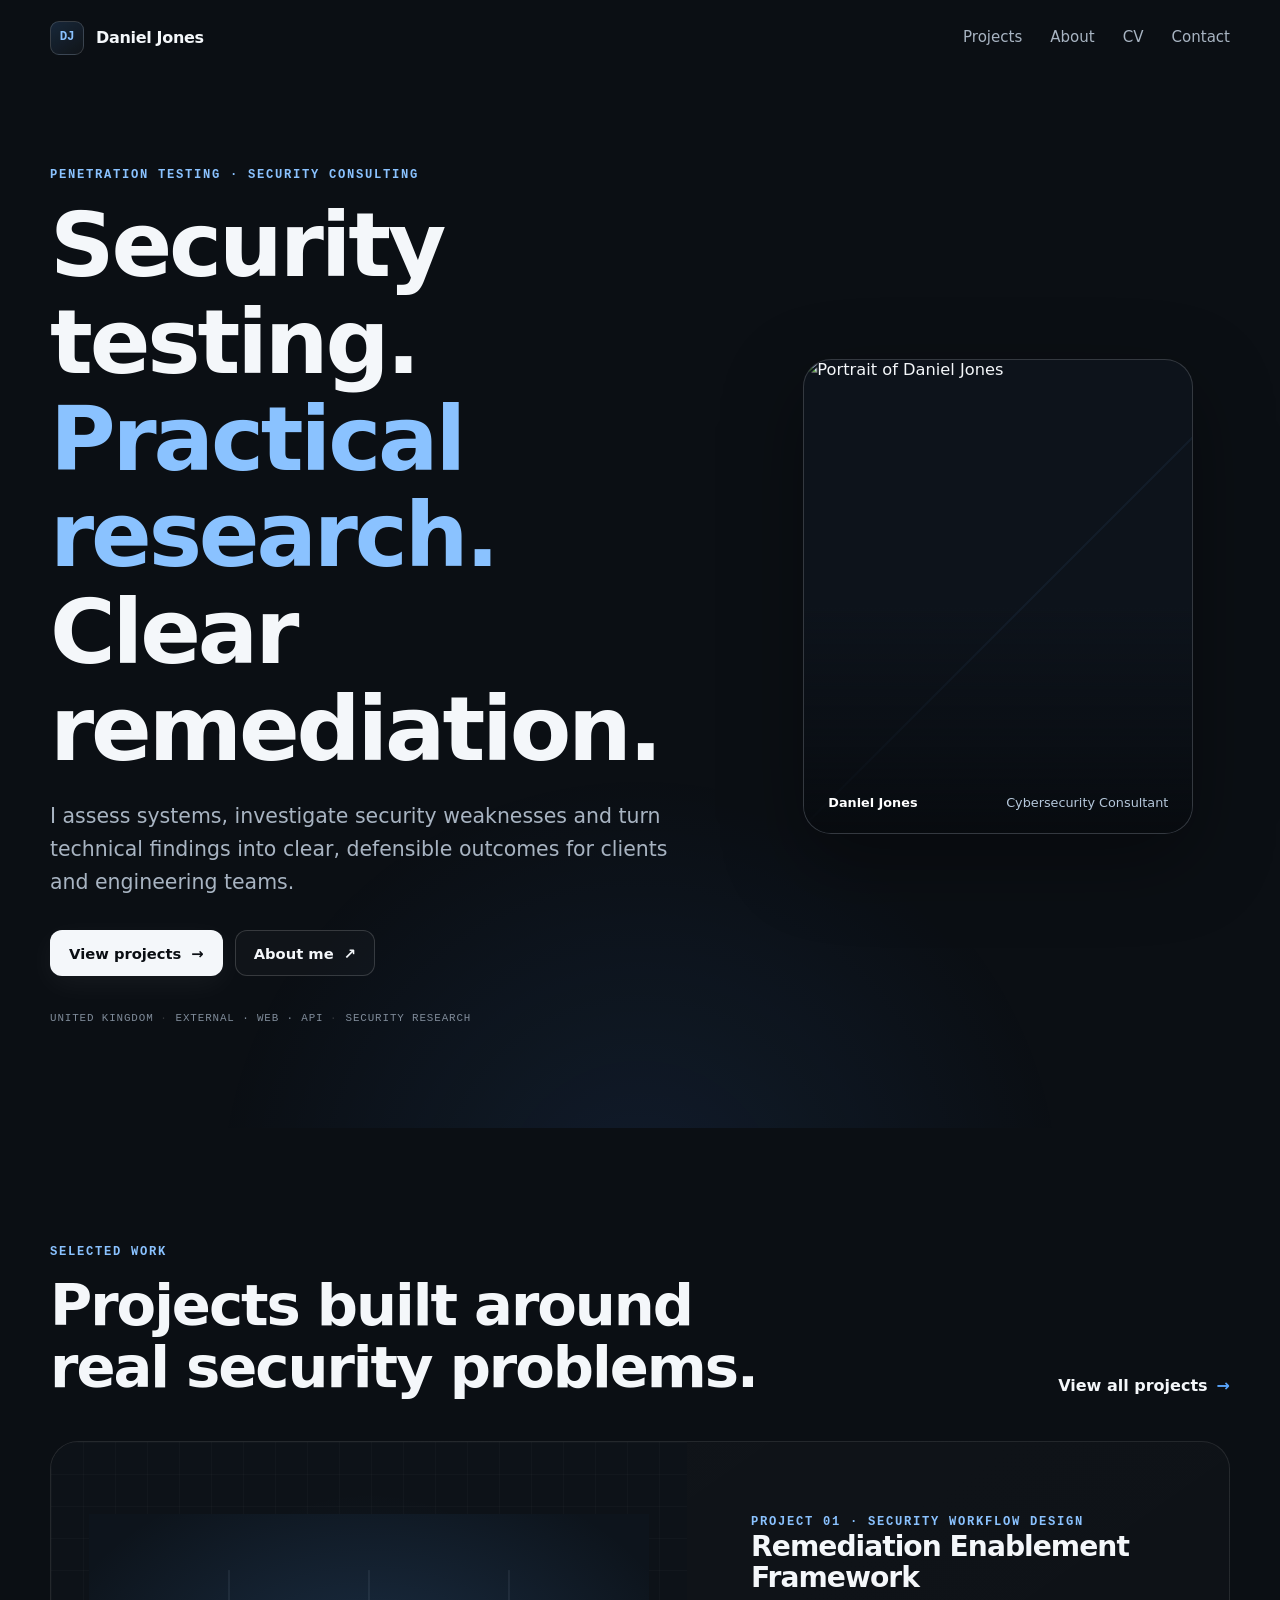
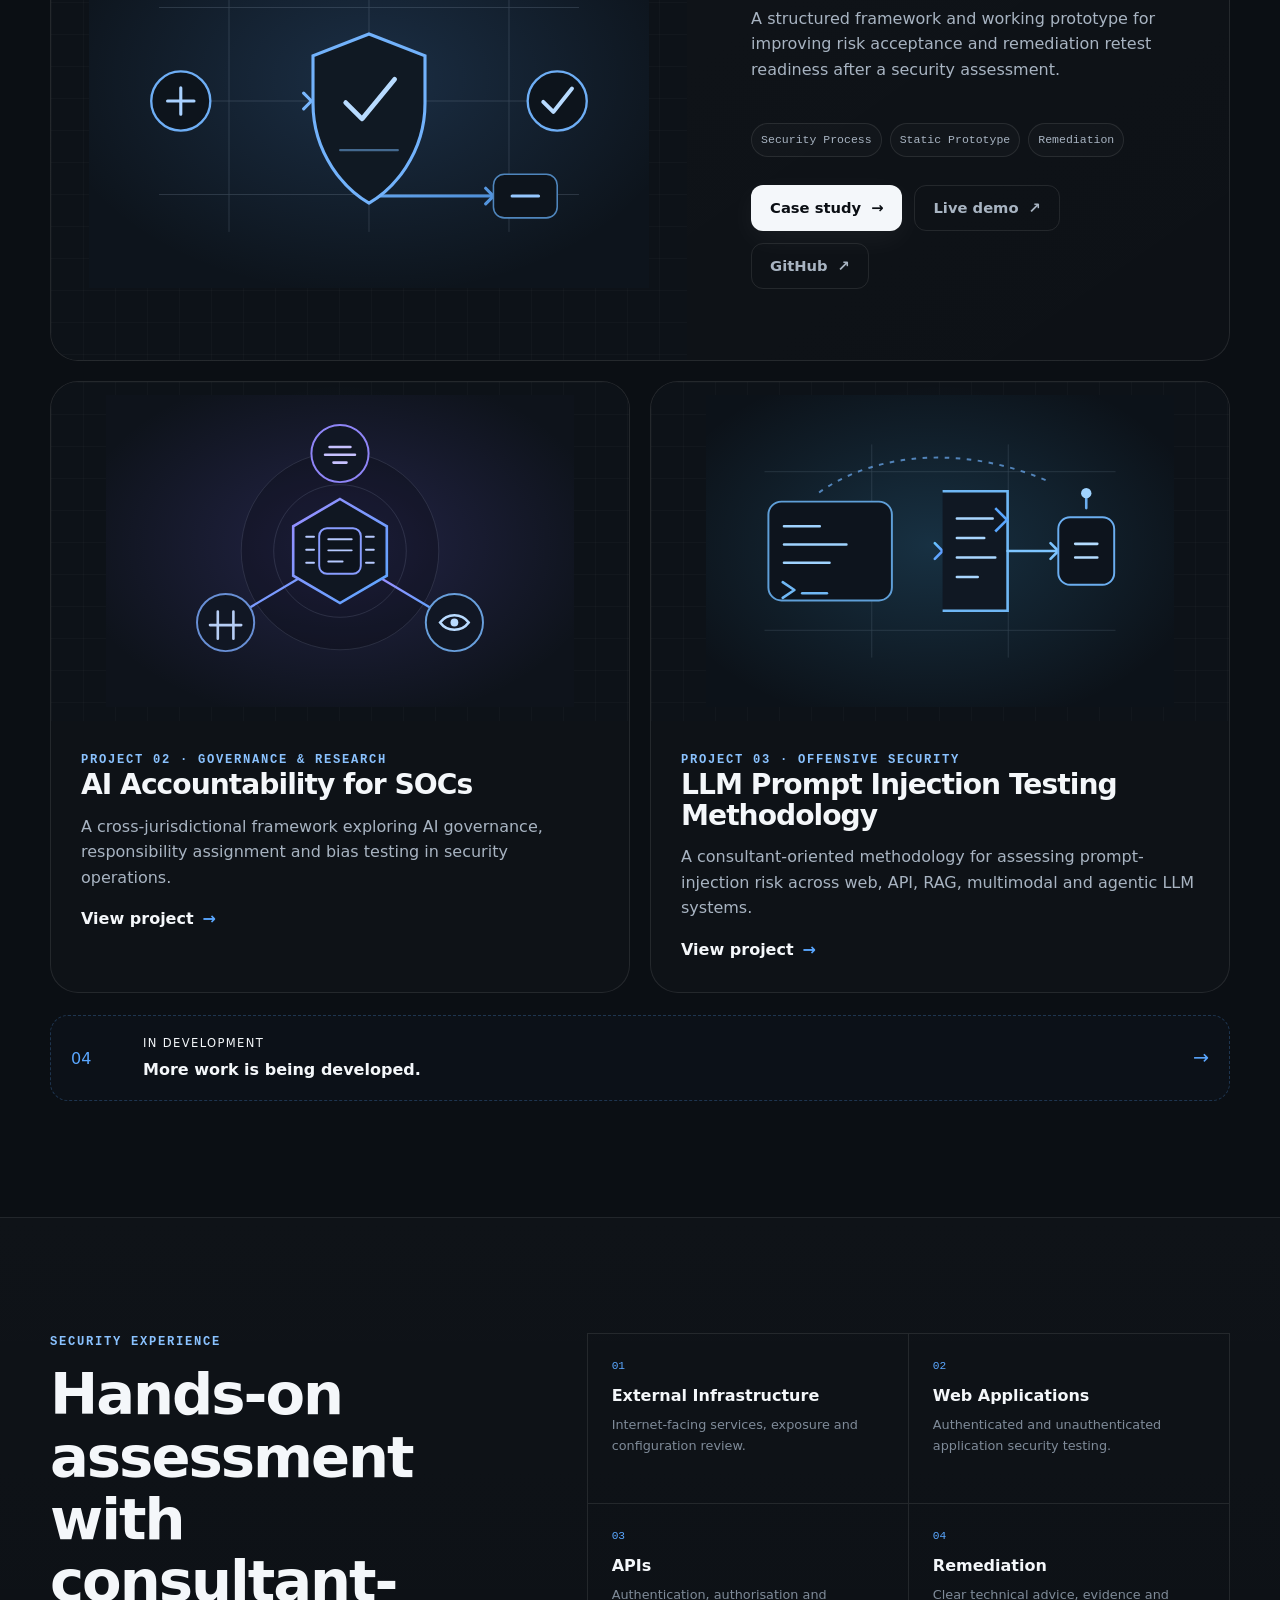
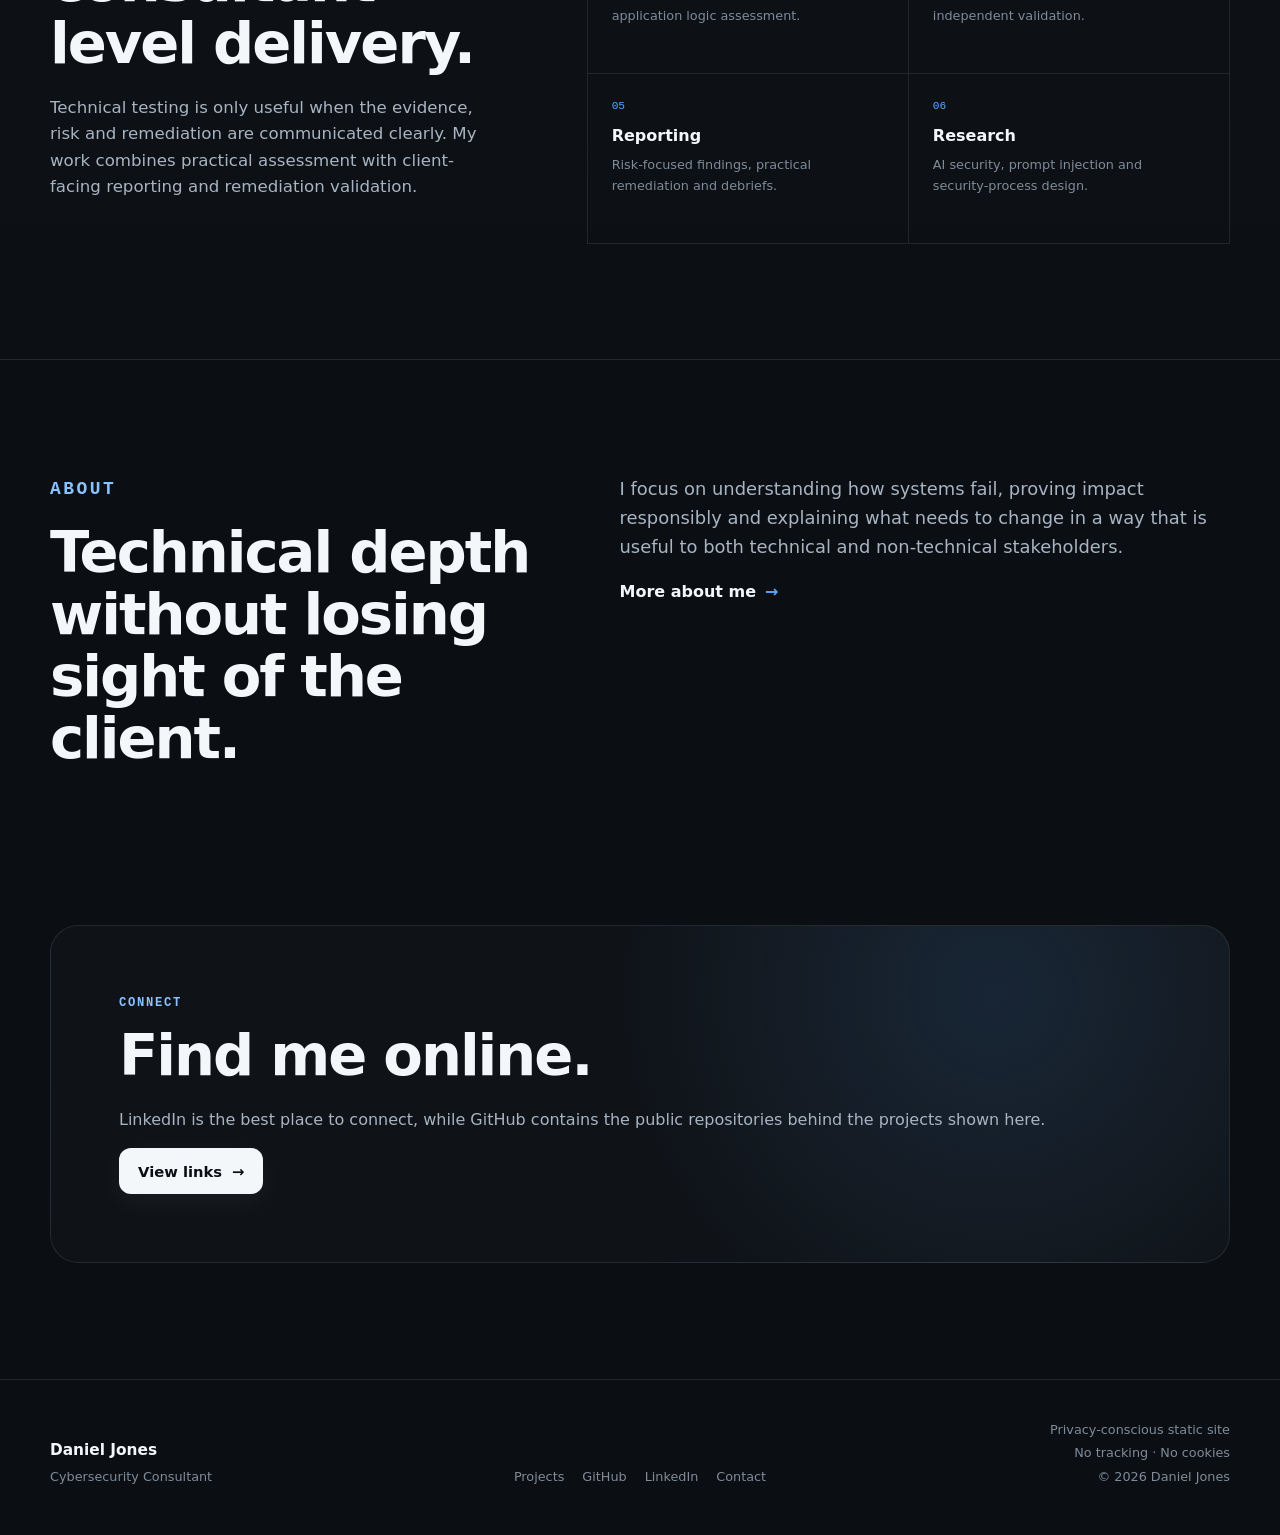
==== commit 0cd6ad0a: "Add canonical and Open Graph URLs" ====
--- a/index.html
+++ b/index.html
@@ -7,6 +7,8 @@
 <meta content="Cybersecurity portfolio for Daniel Jones, covering penetration testing, security research and practical remediation." name="description"/>
 <meta content="dark" name="color-scheme"/>
 <meta content="#0b0f14" name="theme-color"/>
+<link href="https://cybersecurity-portfolio.noble2309.workers.dev/" rel="canonical"/>
+<meta content="https://cybersecurity-portfolio.noble2309.workers.dev/" property="og:url"/>
 <title>Daniel Jones | Cybersecurity Consultant</title>
 <link href="assets/css/base.css?v=7" rel="stylesheet"/>
 <link href="assets/css/components.css?v=7" rel="stylesheet"/>
@@ -54,7 +56,7 @@
 <div aria-label="Portrait area" class="portrait-panel" data-delay="1" data-reveal="">
 <div aria-hidden="true" class="portrait-glow"></div>
 <div class="portrait-frame portrait-photo-frame">
-<img alt="Portrait of Daniel Jones" class="portrait-photo" height="934" src="assets/images/daniel-jones-portrait.svg" width="420"/>
+<img alt="Portrait of Daniel Jones" class="portrait-photo" height="1986" src="assets/images/daniel-jones-portrait.webp" width="900"/>
 <div class="portrait-caption">
 <span>Daniel Jones</span>
 <span>Cybersecurity Consultant</span>
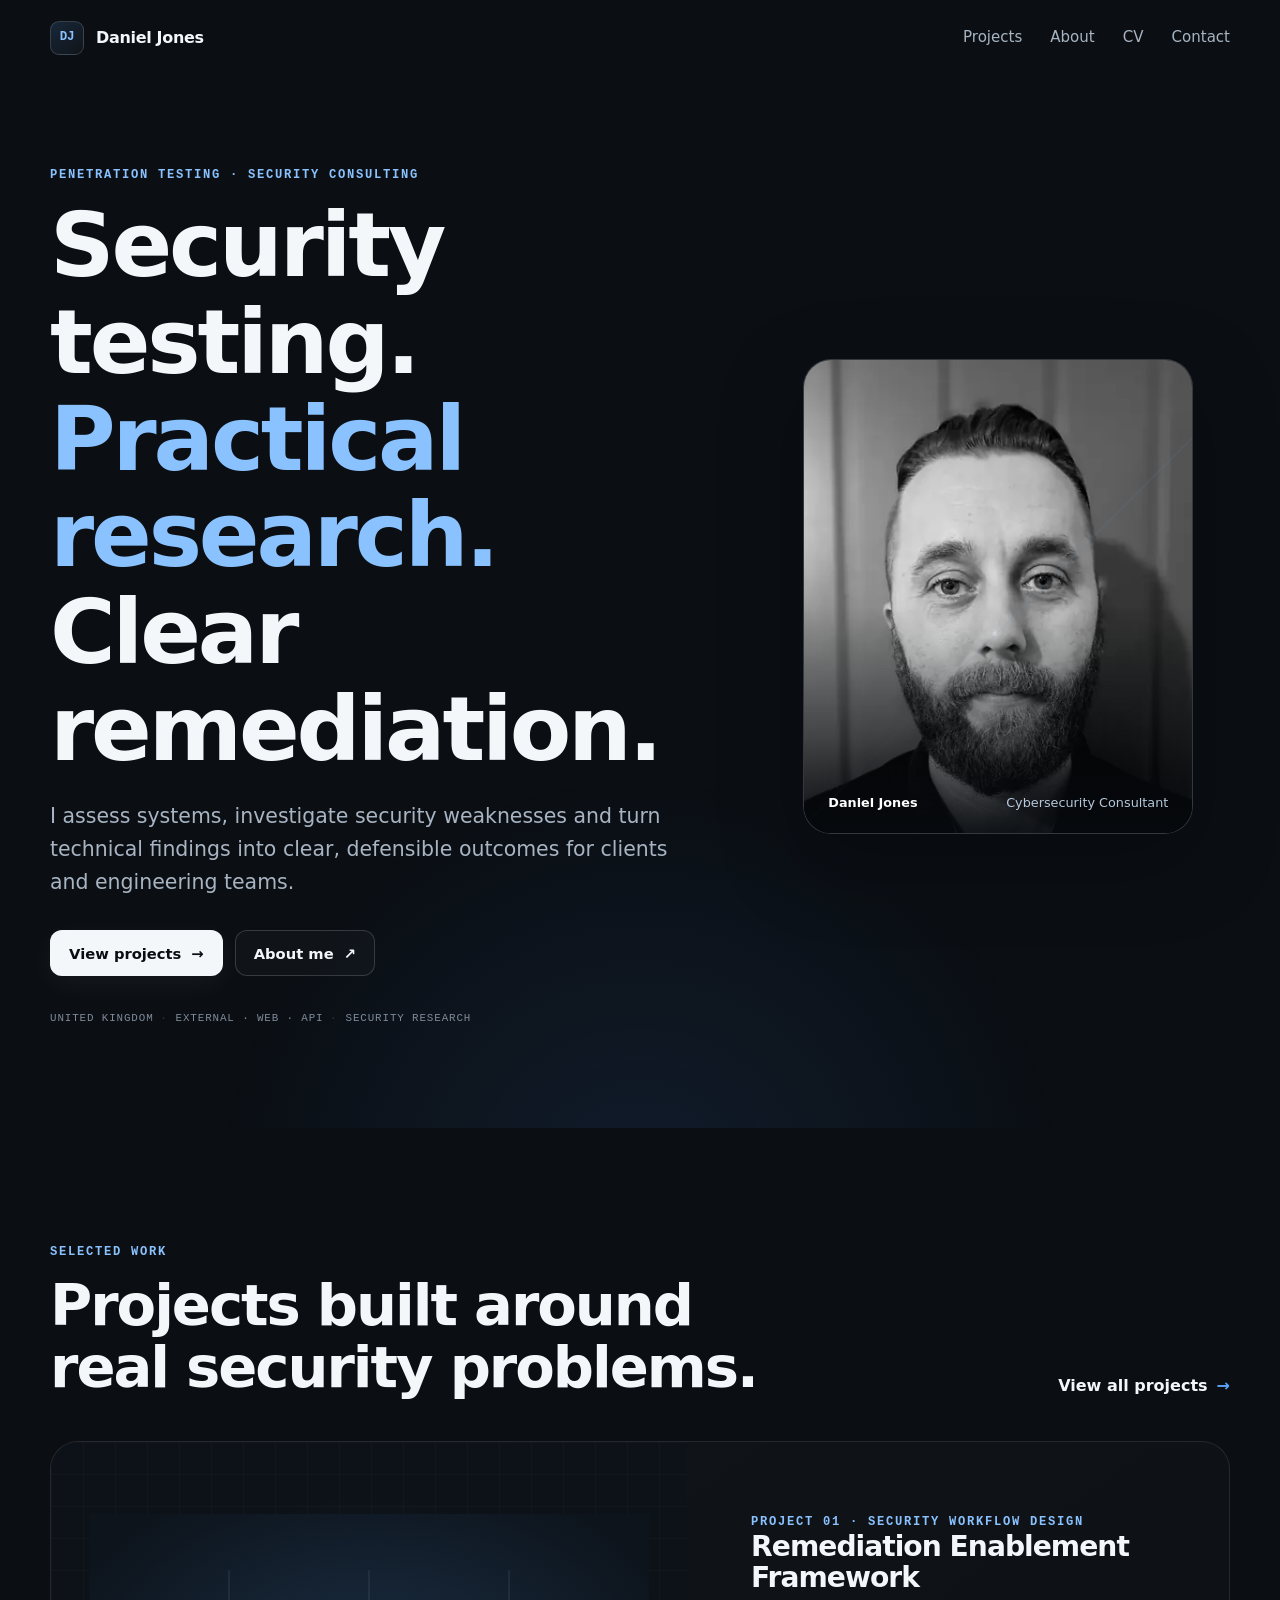
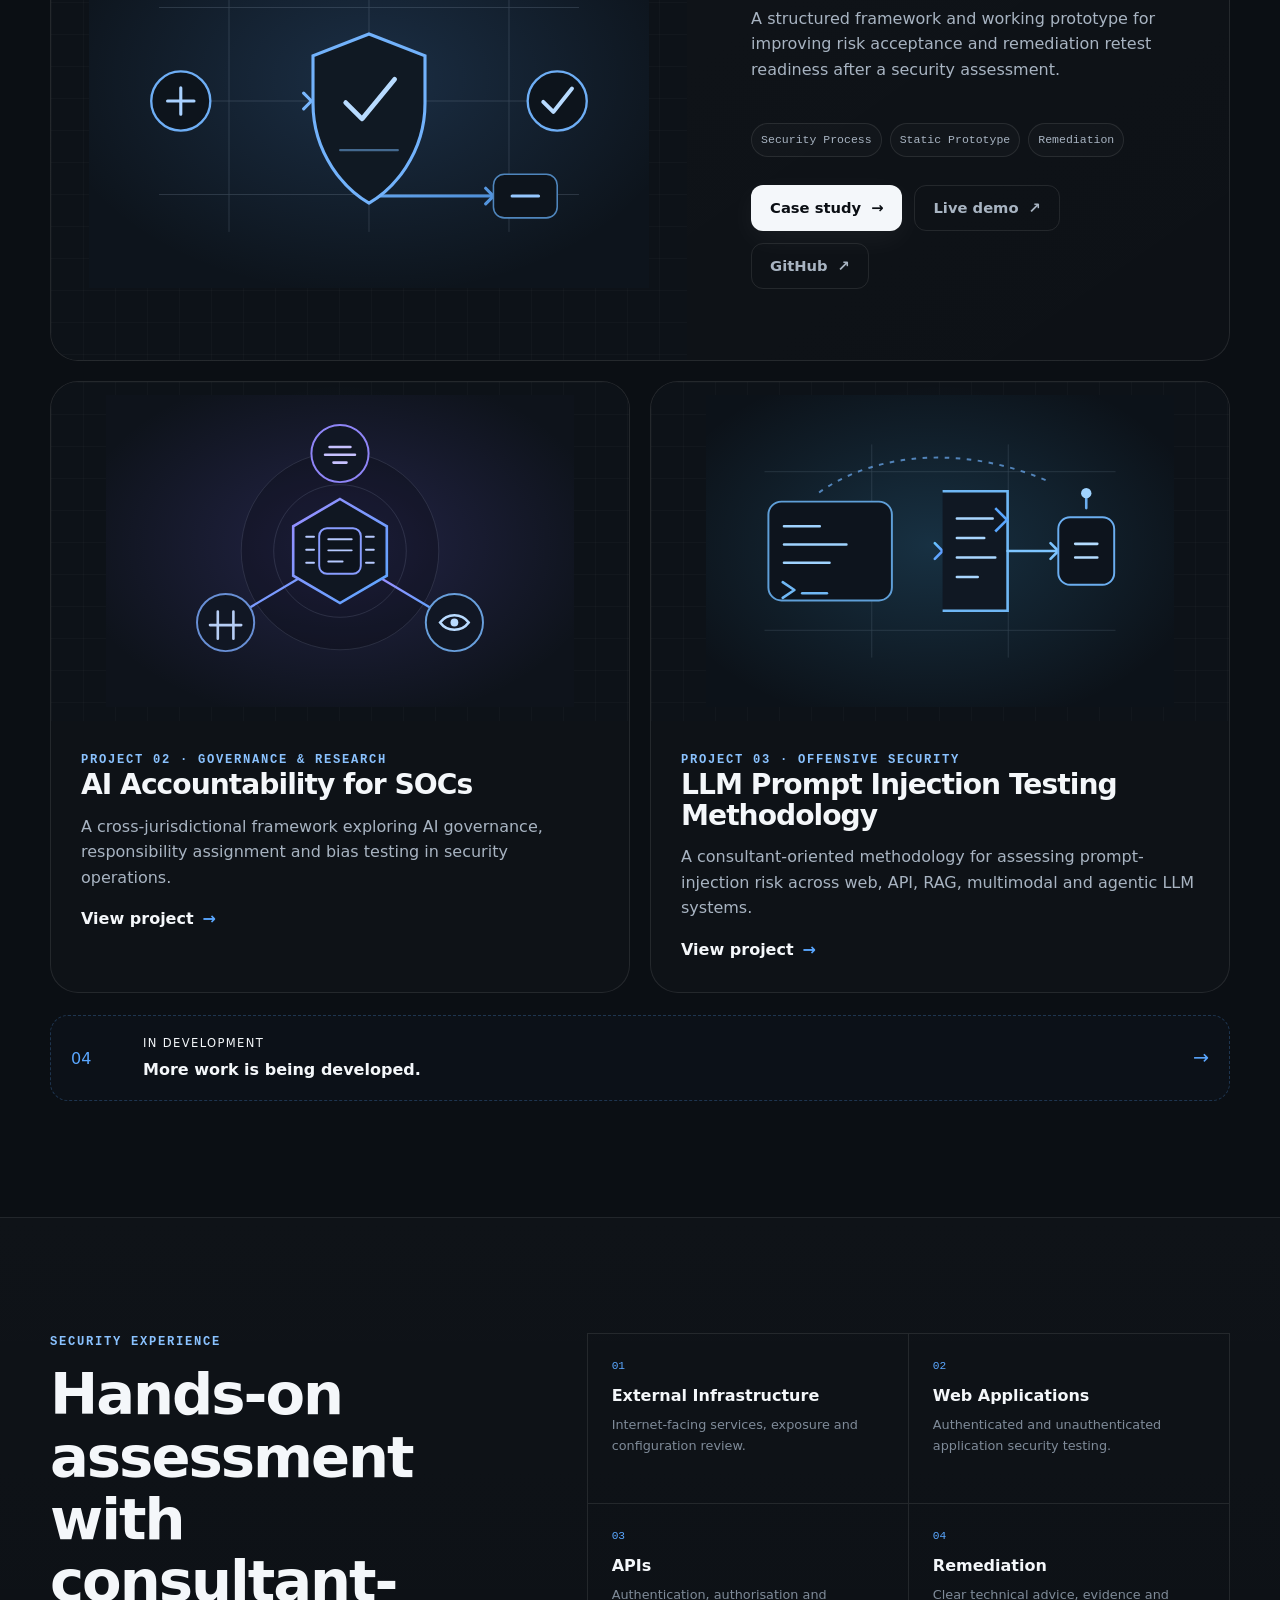
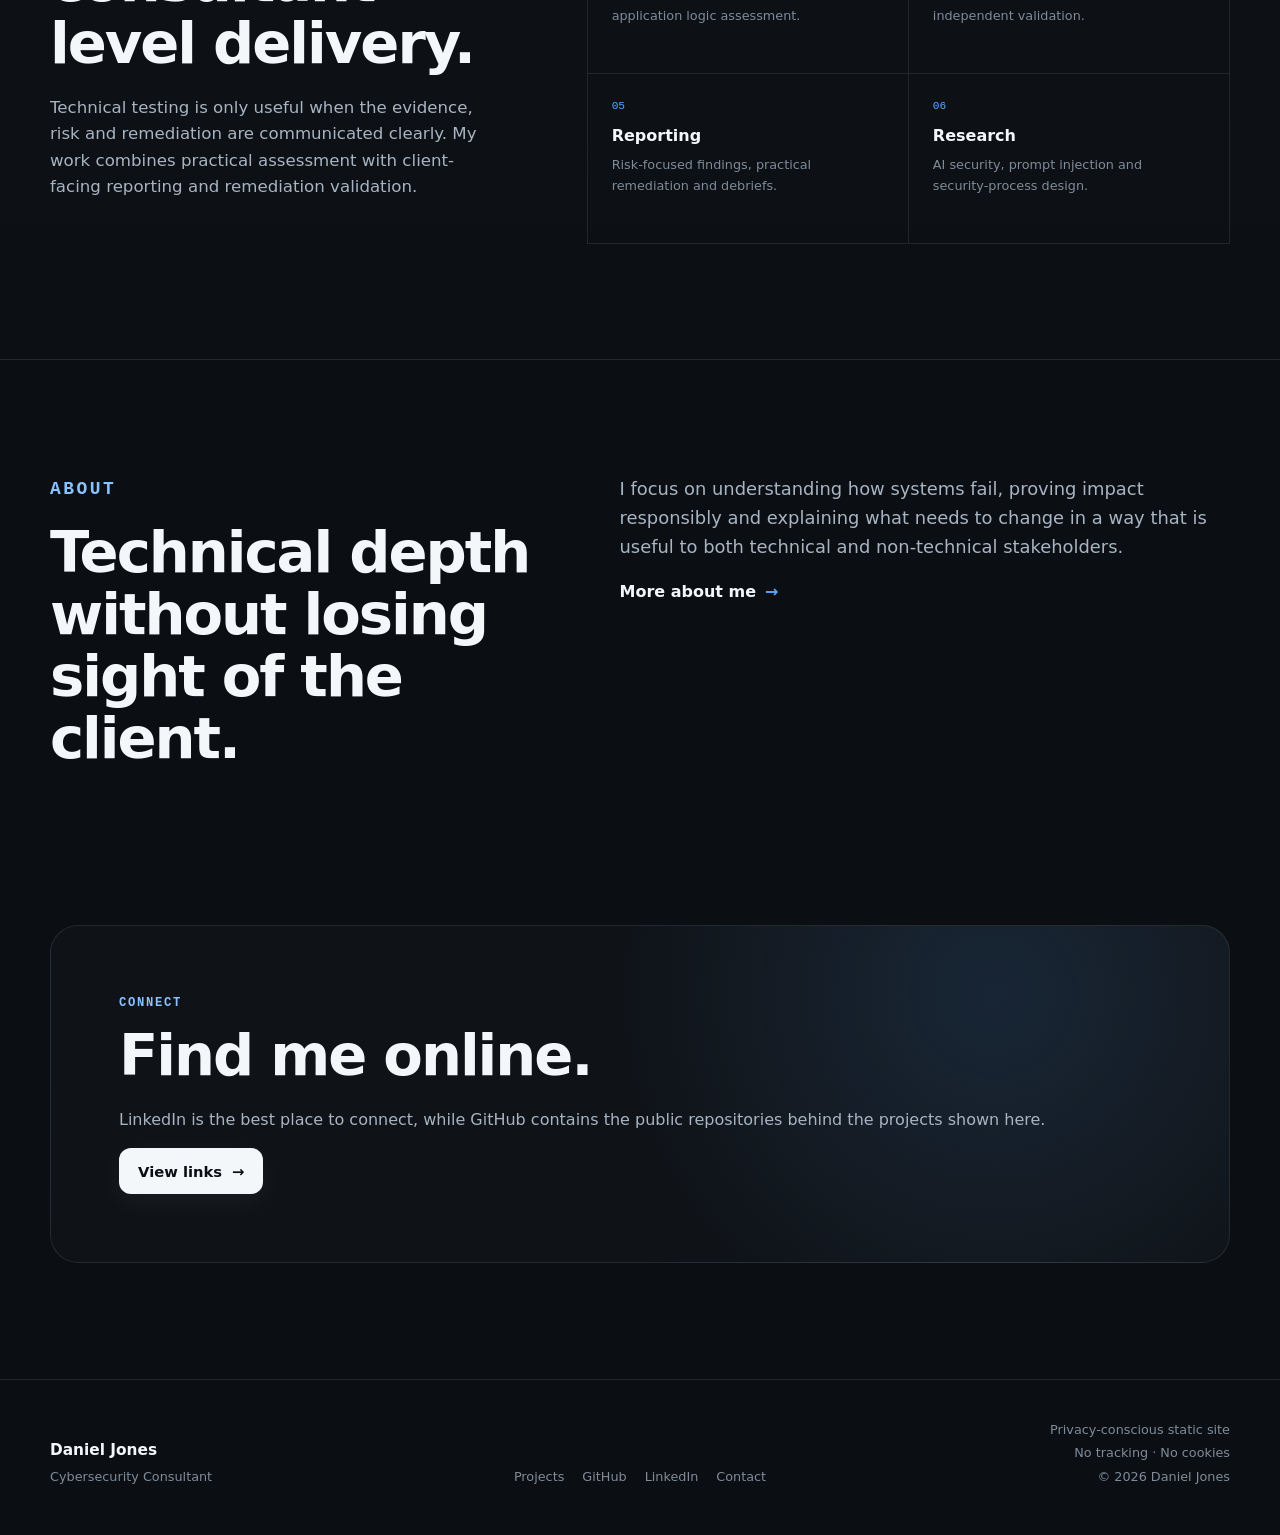
==== commit 7ab63280: "Fix portrait asset reference" ====
--- a/index.html
+++ b/index.html
@@ -56,7 +56,7 @@
 <div aria-label="Portrait area" class="portrait-panel" data-delay="1" data-reveal="">
 <div aria-hidden="true" class="portrait-glow"></div>
 <div class="portrait-frame portrait-photo-frame">
-<img alt="Portrait of Daniel Jones" class="portrait-photo" height="1986" src="assets/images/daniel-jones-portrait.webp" width="900"/>
+<img alt="Portrait of Daniel Jones" class="portrait-photo" height="934" src="assets/images/daniel-jones-portrait.svg" width="420"/>
 <div class="portrait-caption">
 <span>Daniel Jones</span>
 <span>Cybersecurity Consultant</span>
